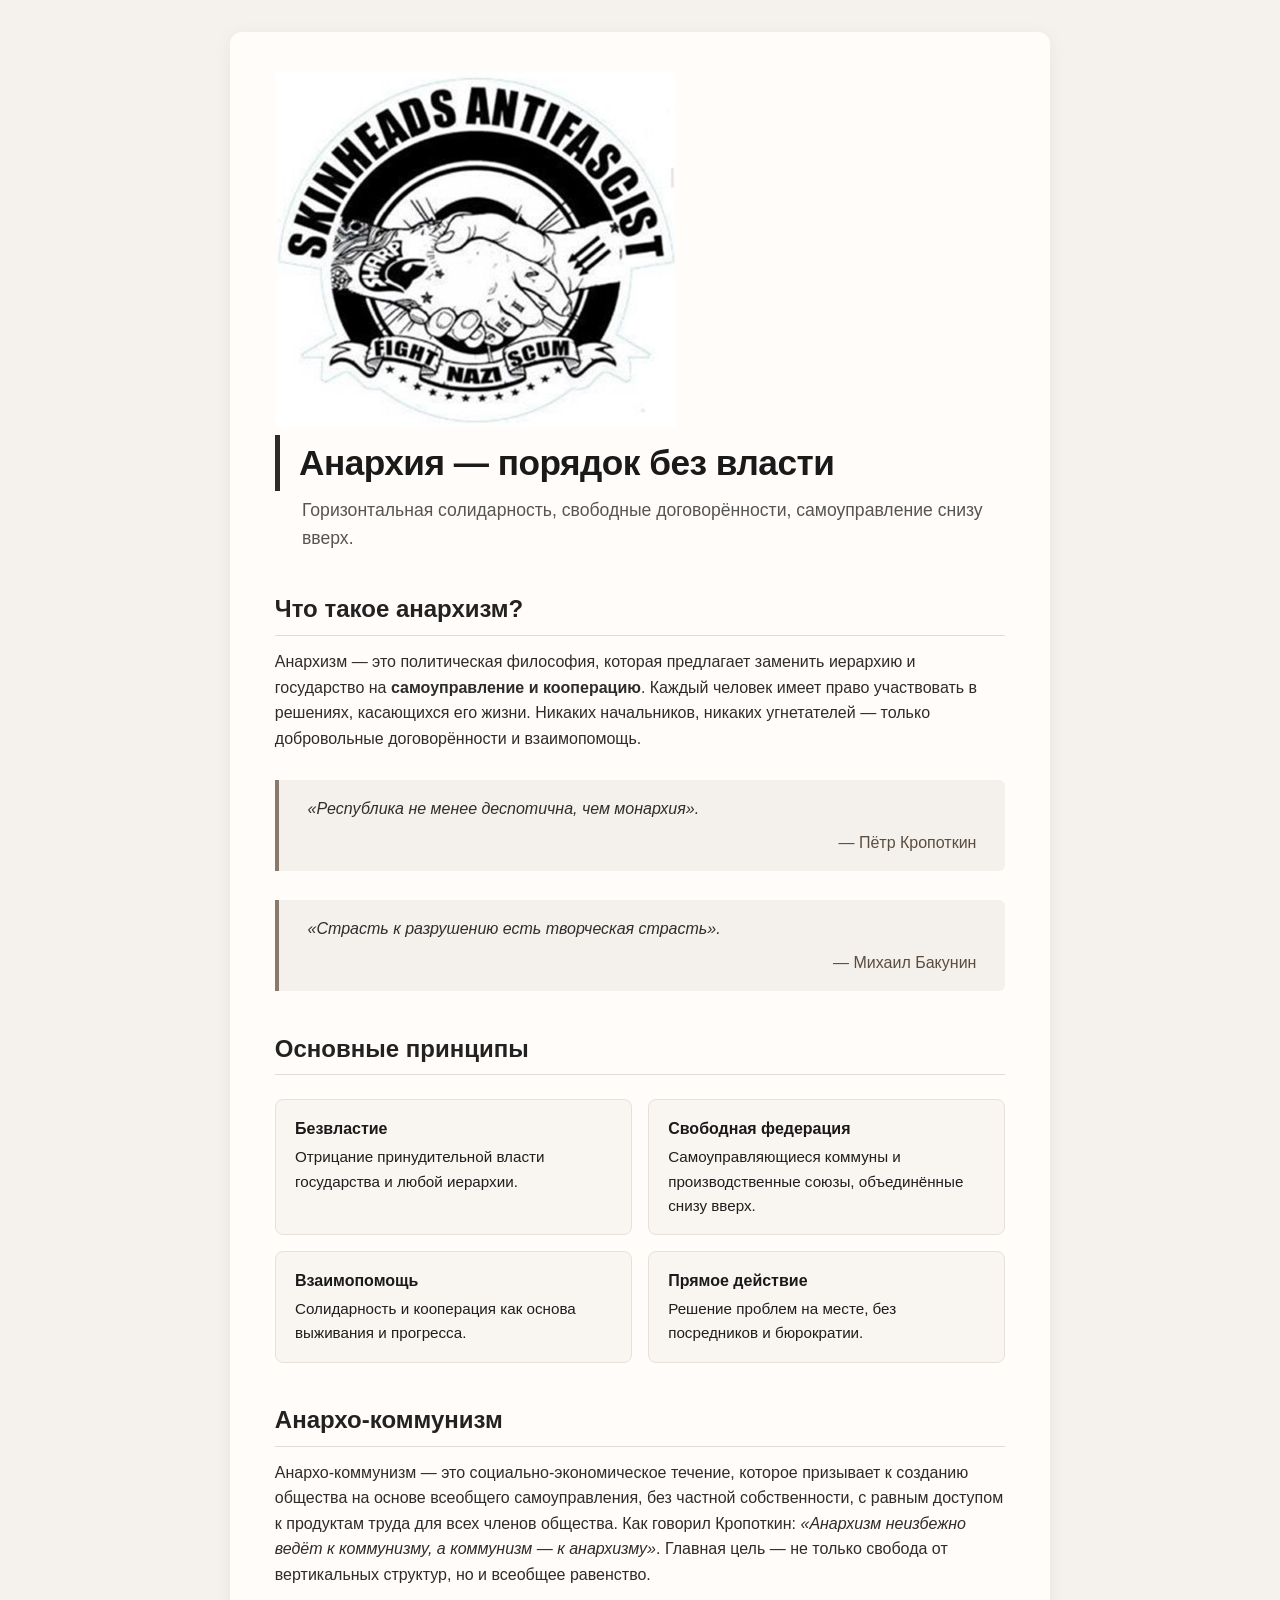
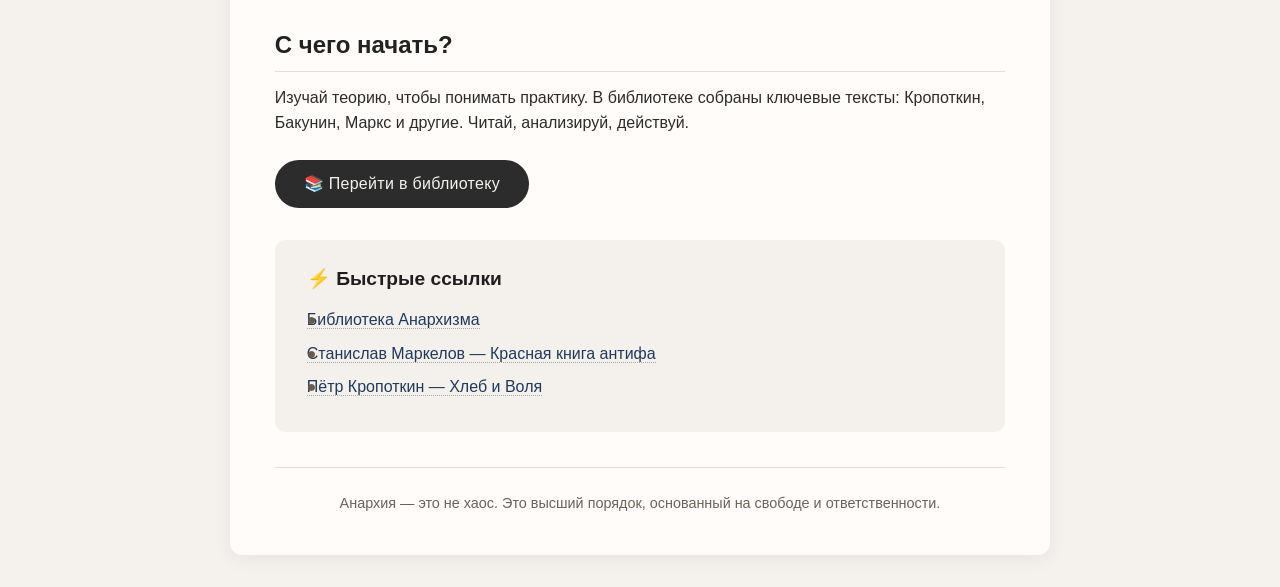
==== templates/index.html @ cd9f6299 "updated" ====
<!DOCTYPE html>
<html lang="ru">
<head>
    <meta charset="UTF-8">
    <meta name="viewport" content="width=device-width, initial-scale=1.0">
    <title>Анархия — порядок без власти</title>
    <style>
        * {
            margin: 0;
            padding: 0;
            box-sizing: border-box;
        }

        body {
            font-family: 'Segoe UI', Tahoma, Geneva, Verdana, sans-serif;
            background: #f5f2ed;
            color: #1e1e1e;
            padding: 2rem 1rem;
            line-height: 1.6;
        }

        .container {
            max-width: 820px;
            margin: 0 auto;
            background: #fffcf9;
            padding: 2.5rem 2.8rem;
            border-radius: 12px;
            box-shadow: 0 4px 20px rgba(0, 0, 0, 0.06);
        }

        h1 {
            font-size: 2.2rem;
            font-weight: 700;
            letter-spacing: -0.5px;
            border-left: 5px solid #2c2c2c;
            padding-left: 1.2rem;
            margin-bottom: 0.2rem;
            color: #1a1a1a;
        }

        .subhead {
            font-size: 1.1rem;
            color: #555;
            margin-top: 0.3rem;
            margin-bottom: 2rem;
            padding-left: 1.7rem;
        }

        h2 {
            font-size: 1.5rem;
            font-weight: 600;
            margin-top: 2.4rem;
            margin-bottom: 0.8rem;
            color: #222;
            border-bottom: 1px solid #e0dcd7;
            padding-bottom: 0.4rem;
        }

        p {
            margin-bottom: 1.2rem;
            color: #2c2c2c;
        }

        blockquote {
            margin: 1.8rem 0;
            padding: 1rem 1.8rem;
            background: #f4f0eb;
            border-left: 4px solid #8b7a6b;
            font-style: italic;
            color: #2e2e2e;
            border-radius: 0 6px 6px 0;
        }

        blockquote footer,
        blockquote cite {
            display: block;
            margin-top: 0.5rem;
            font-style: normal;
            font-weight: 500;
            color: #5a4d40;
            text-align: right;
        }

        .principle-grid {
            display: grid;
            grid-template-columns: 1fr 1fr;
            gap: 1rem;
            margin: 1.5rem 0 0.8rem 0;
        }

        .principle-item {
            background: #f9f6f2;
            padding: 1rem 1.2rem;
            border-radius: 8px;
            border: 1px solid #e7e1da;
            font-size: 0.95rem;
        }

        .principle-item strong {
            display: block;
            font-size: 1rem;
            margin-bottom: 0.2rem;
            color: #1a1a1a;
        }

        ul {
            margin: 1rem 0 1.8rem 1.5rem;
            list-style-type: none;
        }

        ul li {
            margin-bottom: 0.6rem;
            position: relative;
            padding-left: 1.4rem;
        }

        ul li::before {
            content: "▸";
            position: absolute;
            left: 0;
            color: #6b5b4b;
            font-weight: bold;
        }

        a {
            color: #1f3a5f;
            text-decoration: none;
            border-bottom: 1px dotted #b0a99f;
            transition: border 0.2s, color 0.2s;
        }

        a:hover {
            color: #0b1f33;
            border-bottom: 1px solid #0b1f33;
        }

        .btn {
            display: inline-block;
            background: #2c2c2c;
            color: #f5f2ed !important;
            padding: 0.7rem 1.8rem;
            border-radius: 30px;
            border-bottom: none !important;
            font-weight: 500;
            letter-spacing: 0.3px;
            transition: background 0.2s;
            margin-top: 0.3rem;
        }

        .btn:hover {
            background: #111;
            color: #fff !important;
        }

        .quick-links {
            background: #f4f0eb;
            padding: 1.5rem 2rem;
            border-radius: 10px;
            margin: 2rem 0 0.5rem 0;
        }

        .quick-links h3 {
            font-size: 1.2rem;
            font-weight: 600;
            margin-bottom: 0.8rem;
            color: #1e1e1e;
        }

        .quick-links ul {
            margin: 0;
            padding: 0;
        }

        .quick-links ul li {
            margin-bottom: 0.5rem;
            padding-left: 0;
        }

        .quick-links ul li::before {
            content: "●";
            color: #6b5b4b;
            margin-right: 0.5rem;
        }

        .footer-note {
            margin-top: 2.2rem;
            font-size: 0.9rem;
            color: #6a625b;
            border-top: 1px solid #e3ddd6;
            padding-top: 1.5rem;
            text-align: center;
        }

        @media (max-width: 550px) {
            .container {
                padding: 1.5rem 1.2rem;
            }
            .principle-grid {
                grid-template-columns: 1fr;
            }
            h1 {
                font-size: 1.8rem;
                padding-left: 0.8rem;
            }
            .subhead {
                padding-left: 1rem;
                font-size: 1rem;
            }
        }
    </style>
</head>
<body>
<div class="container">
    <img src="../static/img/s-antifa.jpg">
    <h1>Анархия — порядок без власти</h1>
    <div class="subhead">Горизонтальная солидарность, свободные договорённости, самоуправление снизу вверх.</div>

    <h2>Что такое анархизм?</h2>
    <p>
        Анархизм — это политическая философия, которая предлагает заменить иерархию и государство на
        <strong>самоуправление и кооперацию</strong>. Каждый человек имеет право участвовать в решениях,
        касающихся его жизни. Никаких начальников, никаких угнетателей — только добровольные
        договорённости и взаимопомощь.
    </p>

    <blockquote>
        «Республика не менее деспотична, чем монархия».
        <cite>— Пётр Кропоткин</cite>
    </blockquote>

    <blockquote>
        «Страсть к разрушению есть творческая страсть».
        <cite>— Михаил Бакунин</cite>
    </blockquote>

    <h2>Основные принципы</h2>
    <div class="principle-grid">
        <div class="principle-item">
            <strong>Безвластие</strong>
            Отрицание принудительной власти государства и любой иерархии.
        </div>
        <div class="principle-item">
            <strong>Свободная федерация</strong>
            Самоуправляющиеся коммуны и производственные союзы, объединённые снизу вверх.
        </div>
        <div class="principle-item">
            <strong>Взаимопомощь</strong>
            Солидарность и кооперация как основа выживания и прогресса.
        </div>
        <div class="principle-item">
            <strong>Прямое действие</strong>
            Решение проблем на месте, без посредников и бюрократии.
        </div>
    </div>

    <h2>Анархо-коммунизм</h2>
    <p>
        Анархо-коммунизм — это социально-экономическое течение, которое призывает к созданию общества
        на основе всеобщего самоуправления, без частной собственности, с равным доступом к продуктам
        труда для всех членов общества. Как говорил Кропоткин:
        <em>«Анархизм неизбежно ведёт к коммунизму, а коммунизм — к анархизму»</em>.
        Главная цель — не только свобода от вертикальных структур, но и всеобщее равенство.
    </p>

    <h2>С чего начать?</h2>
    <p>
        Изучай теорию, чтобы понимать практику. В библиотеке собраны ключевые тексты:
        Кропоткин, Бакунин, Маркс и другие. Читай, анализируй, действуй.
    </p>
    <p>
        <a href="/literature" class="btn">📚 Перейти в библиотеку</a>
    </p>

    <div class="quick-links">
        <h3>⚡ Быстрые ссылки</h3>
        <ul>
            <li><a href="https://ru.anarchistlibraries.net/special/index" target="_blank">Библиотека Анархизма</a></li>
            <li><a href="https://www.nihilist.li/2014/01/19/stanislav-markelov-krasnaya-kniga-antifa/" target="_blank">Станислав Маркелов — Красная книга антифа</a></li>
            <li><a href="https://ru.anarchistlibraries.net/library/petr-kropotkin-hleb-i-volya" target="_blank">Пётр Кропоткин — Хлеб и Воля</a></li>
        </ul>
    </div>

    <div class="footer-note">
        Анархия — это не хаос. Это высший порядок, основанный на свободе и ответственности.
    </div>
</div>
</body>
</html>
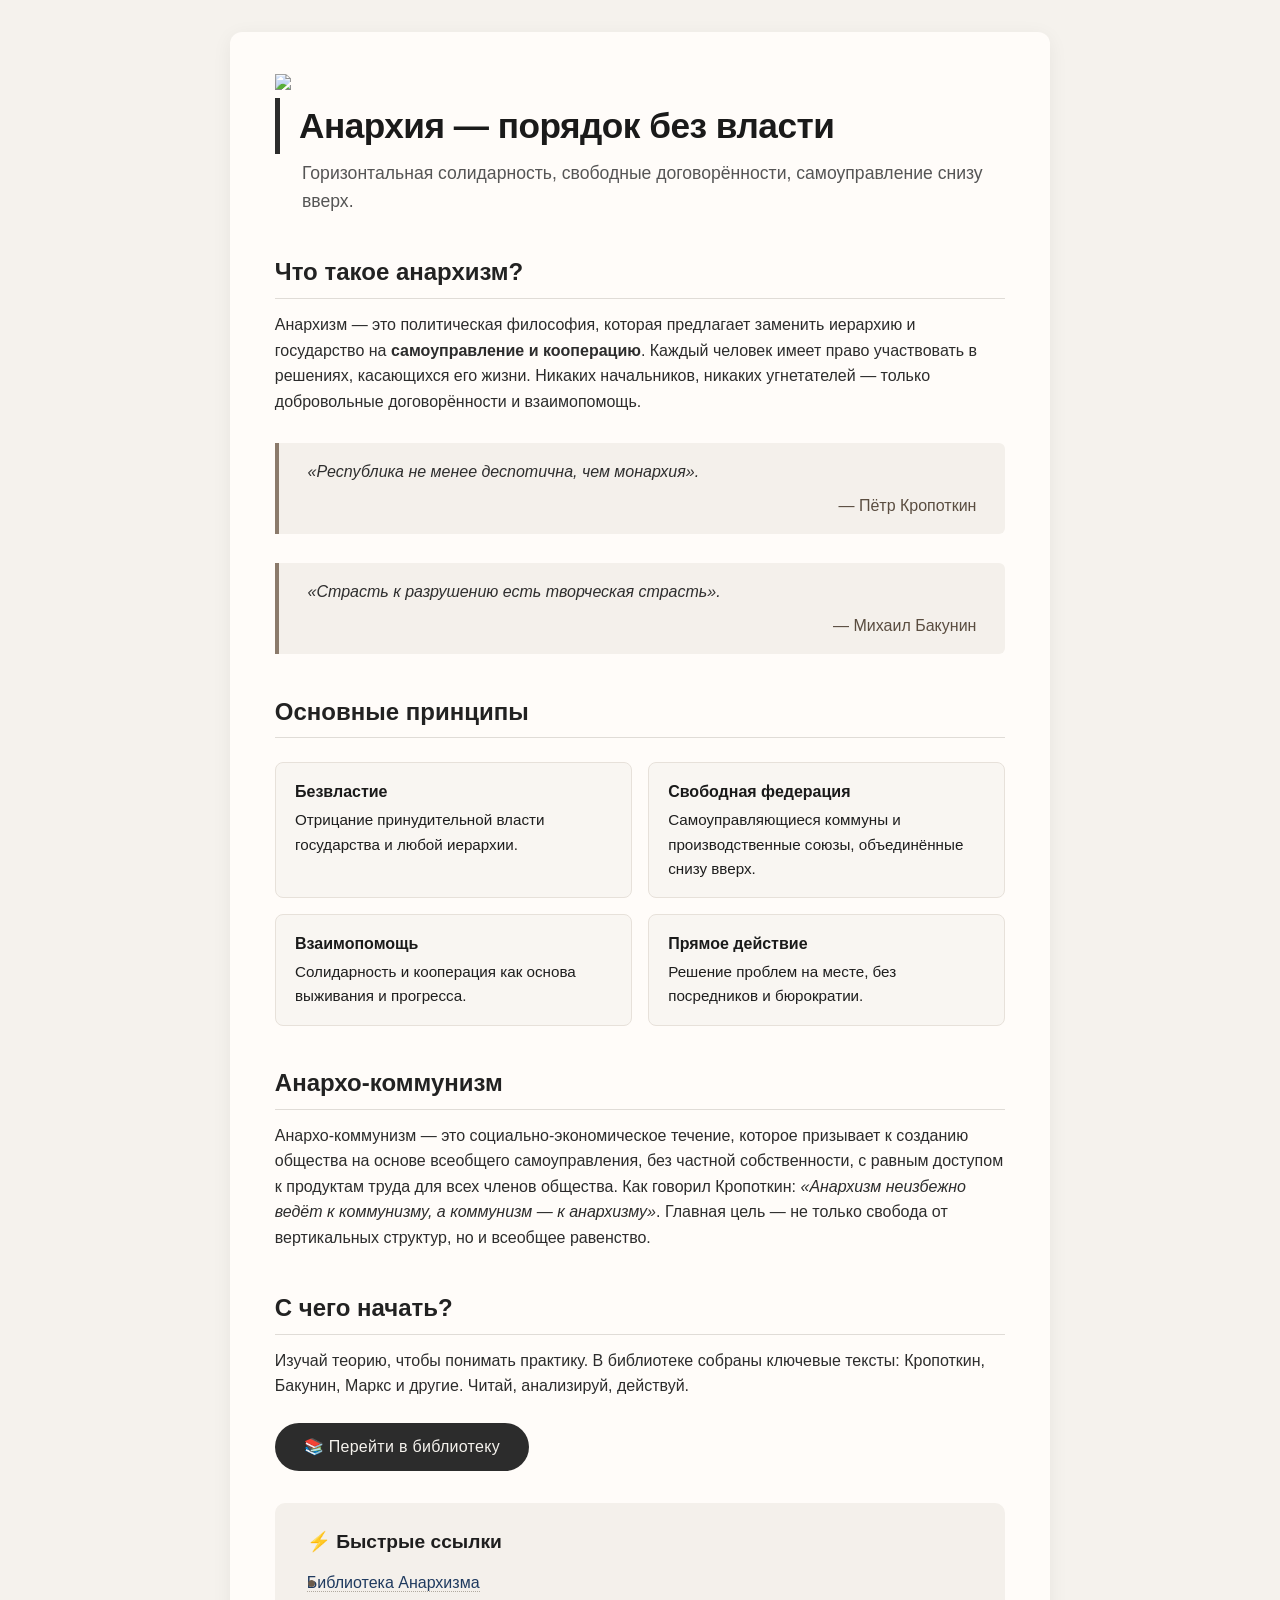
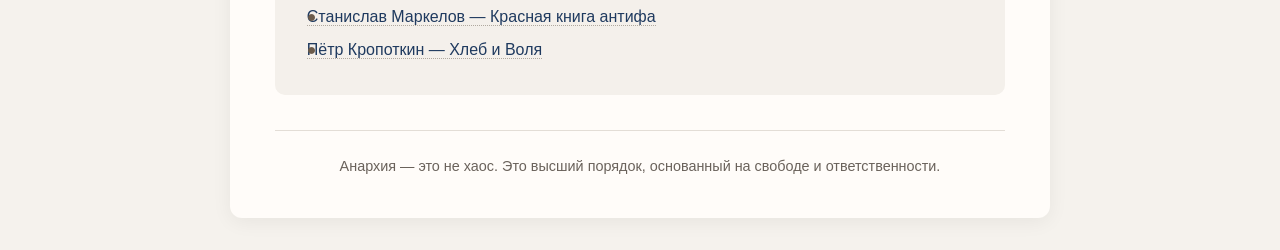
==== commit 74d9b80c: "updated" ====
--- a/templates/index.html
+++ b/templates/index.html
@@ -211,7 +211,7 @@
 </head>
 <body>
 <div class="container">
-    <img src="../static/img/s-antifa.jpg">
+    <img src="../static/img/Anarchy.jpg">
     <h1>Анархия — порядок без власти</h1>
     <div class="subhead">Горизонтальная солидарность, свободные договорённости, самоуправление снизу вверх.</div>
 
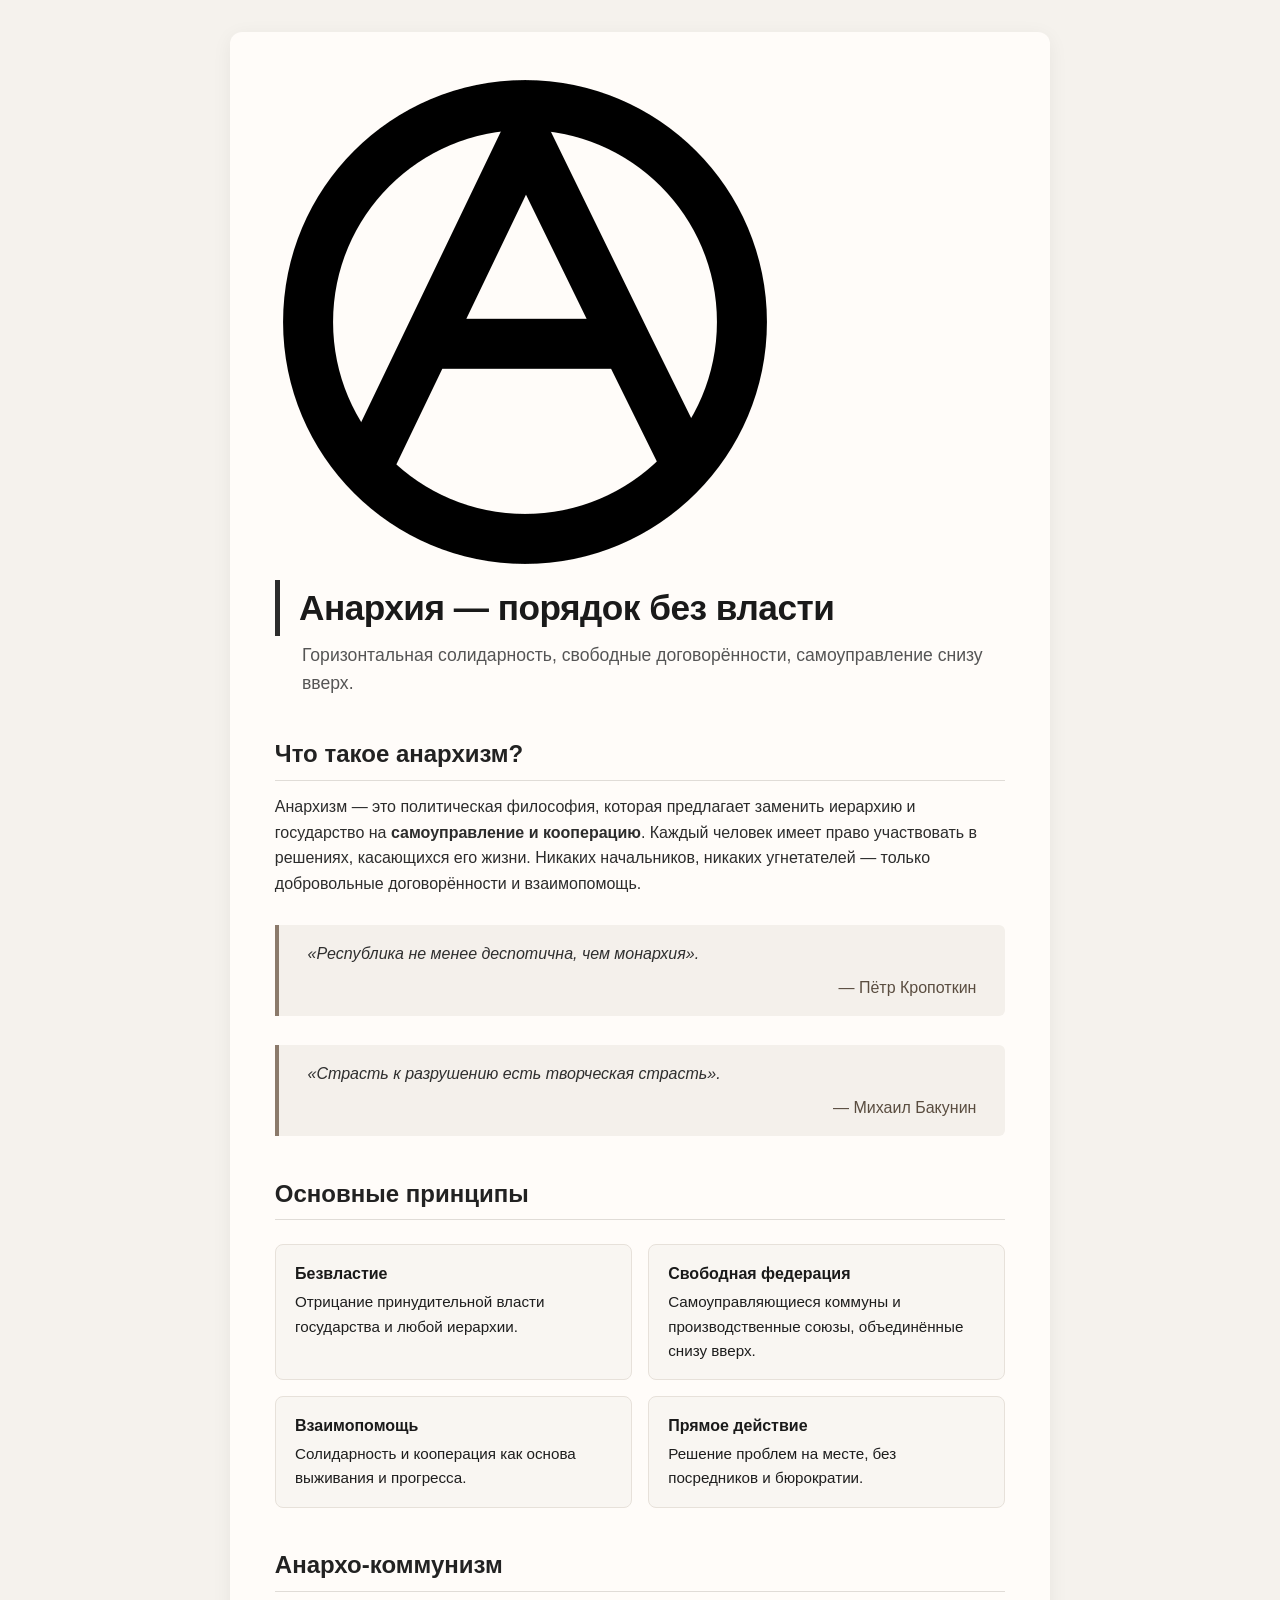
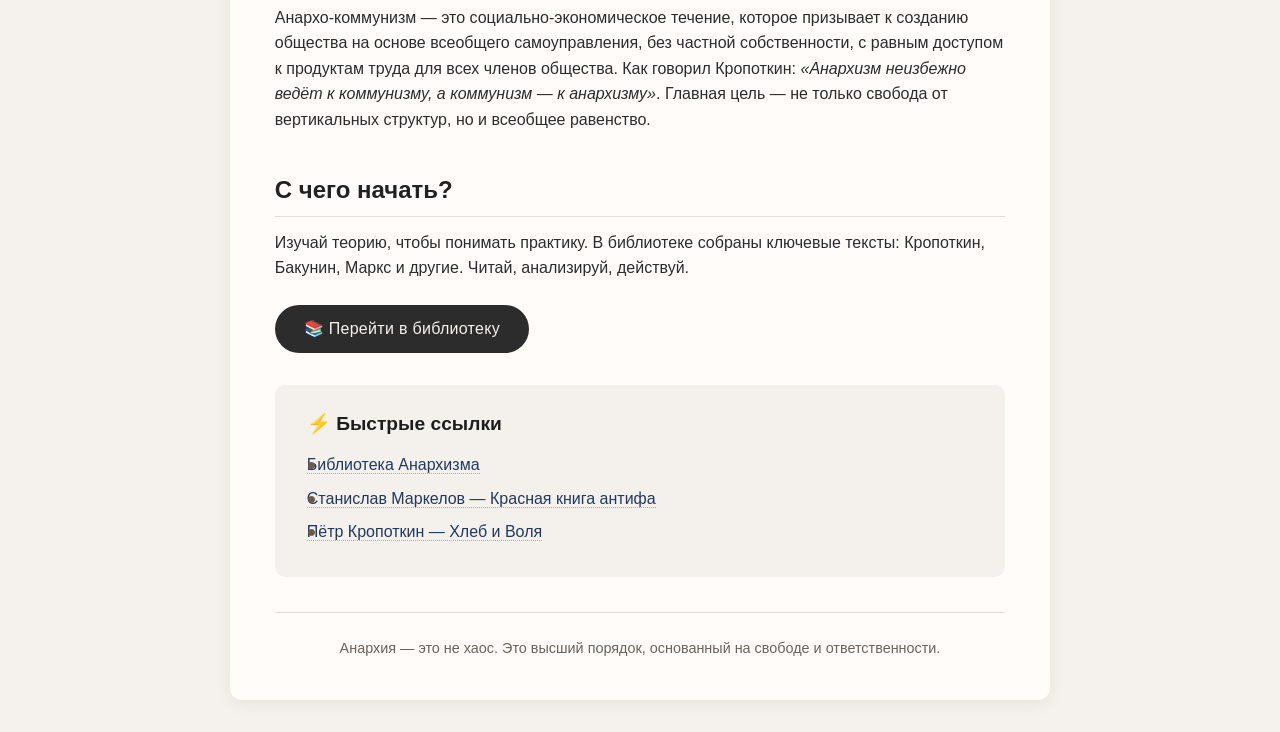
==== commit f5326f12: "img upd" ====
--- a/templates/index.html
+++ b/templates/index.html
@@ -211,7 +211,7 @@
 </head>
 <body>
 <div class="container">
-    <img src="../static/img/Anarchy.jpg">
+    <img src="../static/img/Anarchy.png">
     <h1>Анархия — порядок без власти</h1>
     <div class="subhead">Горизонтальная солидарность, свободные договорённости, самоуправление снизу вверх.</div>
 
@@ -274,9 +274,9 @@
     <div class="quick-links">
         <h3>⚡ Быстрые ссылки</h3>
         <ul>
-            <li><a href="https://ru.anarchistlibraries.net/special/index" target="_blank">Библиотека Анархизма</a></li>
-            <li><a href="https://www.nihilist.li/2014/01/19/stanislav-markelov-krasnaya-kniga-antifa/" target="_blank">Станислав Маркелов — Красная книга антифа</a></li>
-            <li><a href="https://ru.anarchistlibraries.net/library/petr-kropotkin-hleb-i-volya" target="_blank">Пётр Кропоткин — Хлеб и Воля</a></li>
+            <li><a href="https://ru.anarchistlibraries.net/special/index" target="_blank"> Библиотека Анархизма</a></li>
+            <li><a href="https://www.nihilist.li/2014/01/19/stanislav-markelov-krasnaya-kniga-antifa/" target="_blank"> Станислав Маркелов — Красная книга антифа</a></li>
+            <li><a href="https://ru.anarchistlibraries.net/library/petr-kropotkin-hleb-i-volya" target="_blank"> Пётр Кропоткин — Хлеб и Воля</a></li>
         </ul>
     </div>
 
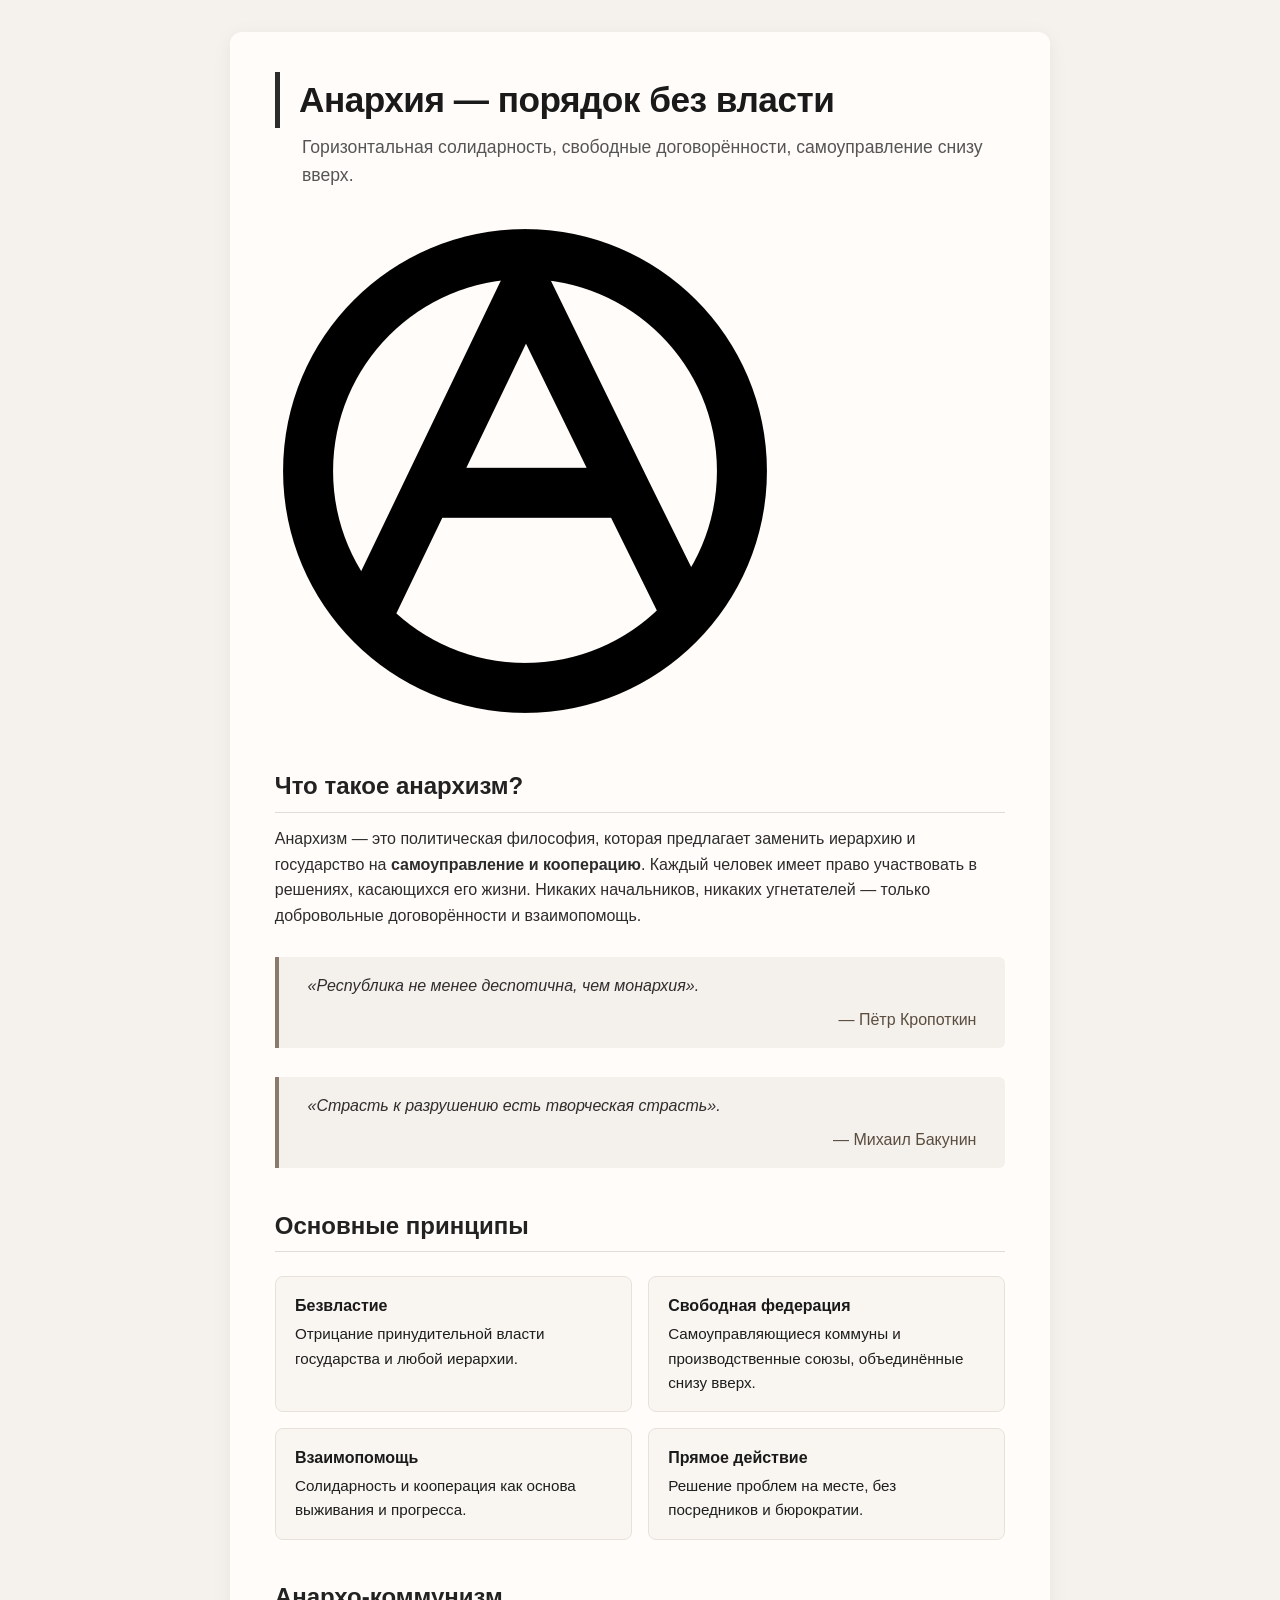
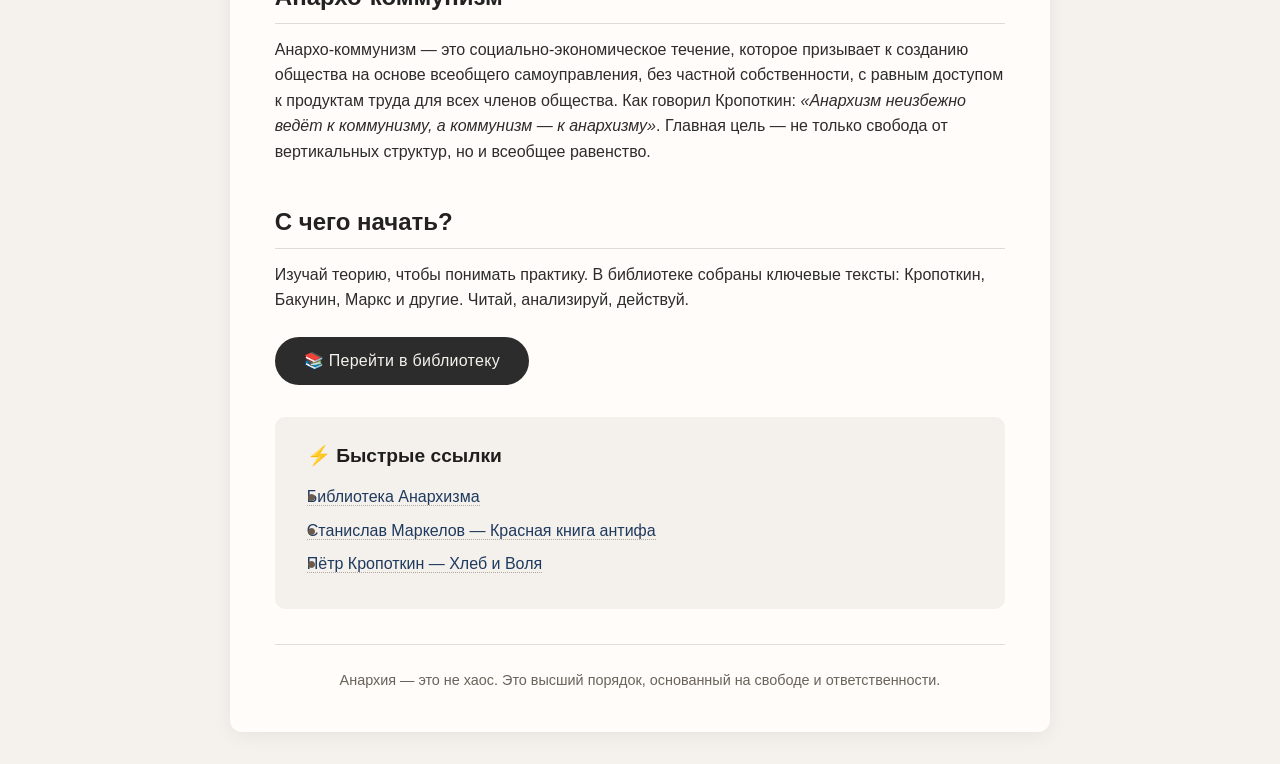
==== commit c9ade001: "img upd" ====
--- a/templates/index.html
+++ b/templates/index.html
@@ -211,10 +211,10 @@
 </head>
 <body>
 <div class="container">
-    <img src="../static/img/Anarchy.png">
+
     <h1>Анархия — порядок без власти</h1>
     <div class="subhead">Горизонтальная солидарность, свободные договорённости, самоуправление снизу вверх.</div>
-
+    <img src="../static/img/Anarchy.png">
     <h2>Что такое анархизм?</h2>
     <p>
         Анархизм — это политическая философия, которая предлагает заменить иерархию и государство на
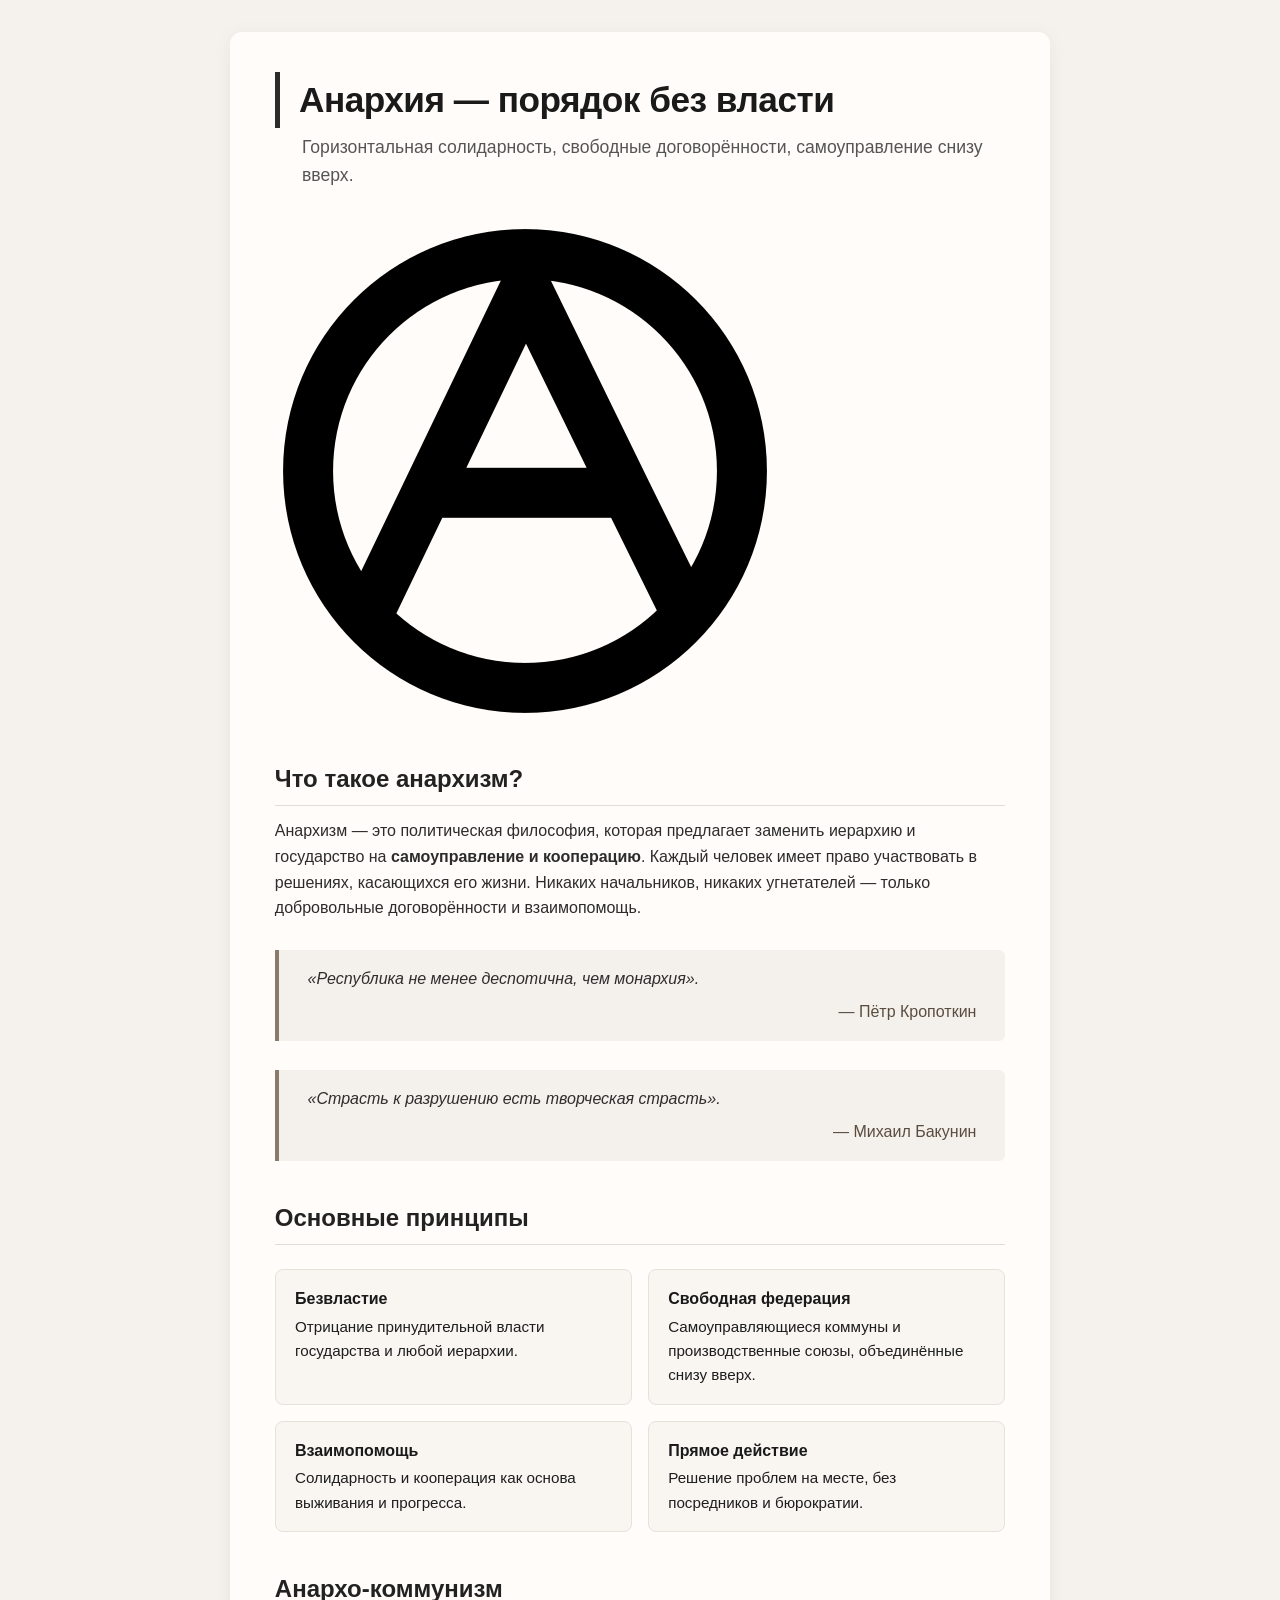
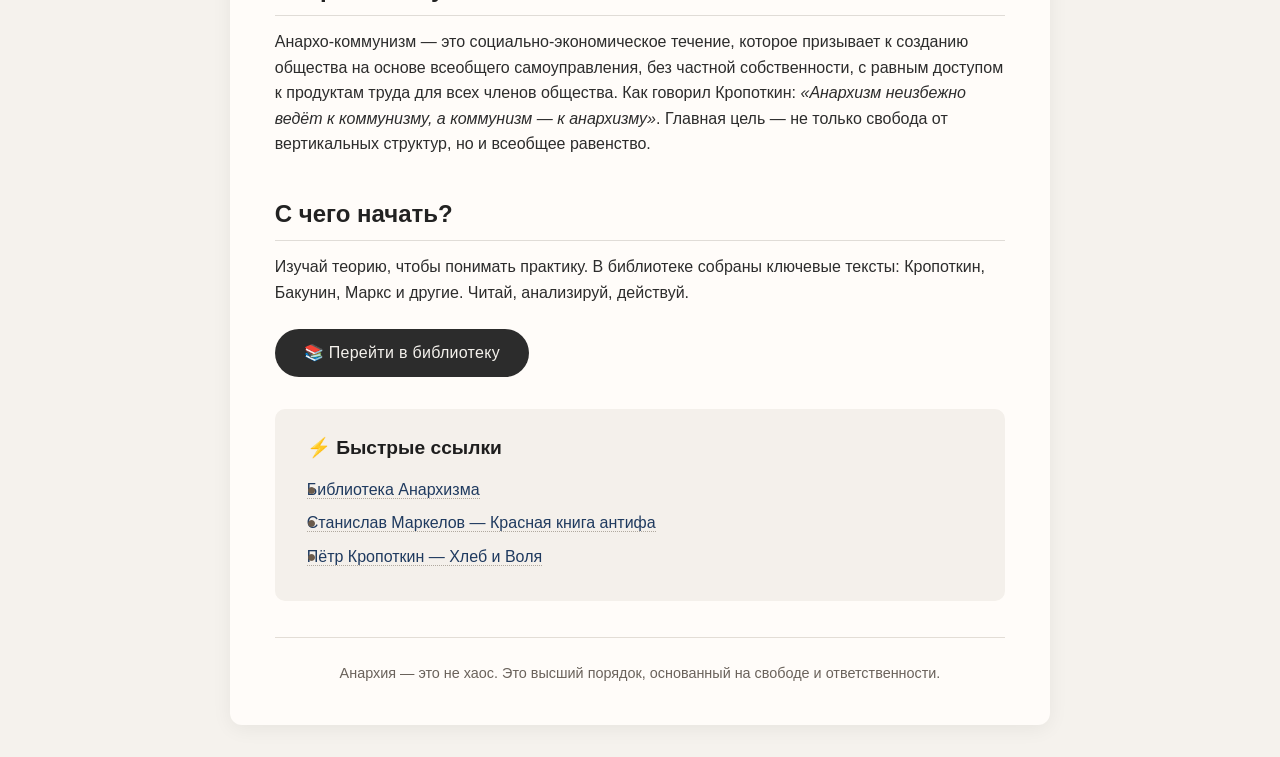
==== commit b7810750: "img upd" ====
--- a/templates/index.html
+++ b/templates/index.html
@@ -11,6 +11,12 @@
             box-sizing: border-box;
         }
 
+        img {
+            max-width: 100%;
+            height: auto;
+            display: block;
+        }
+
         body {
             font-family: 'Segoe UI', Tahoma, Geneva, Verdana, sans-serif;
             background: #f5f2ed;
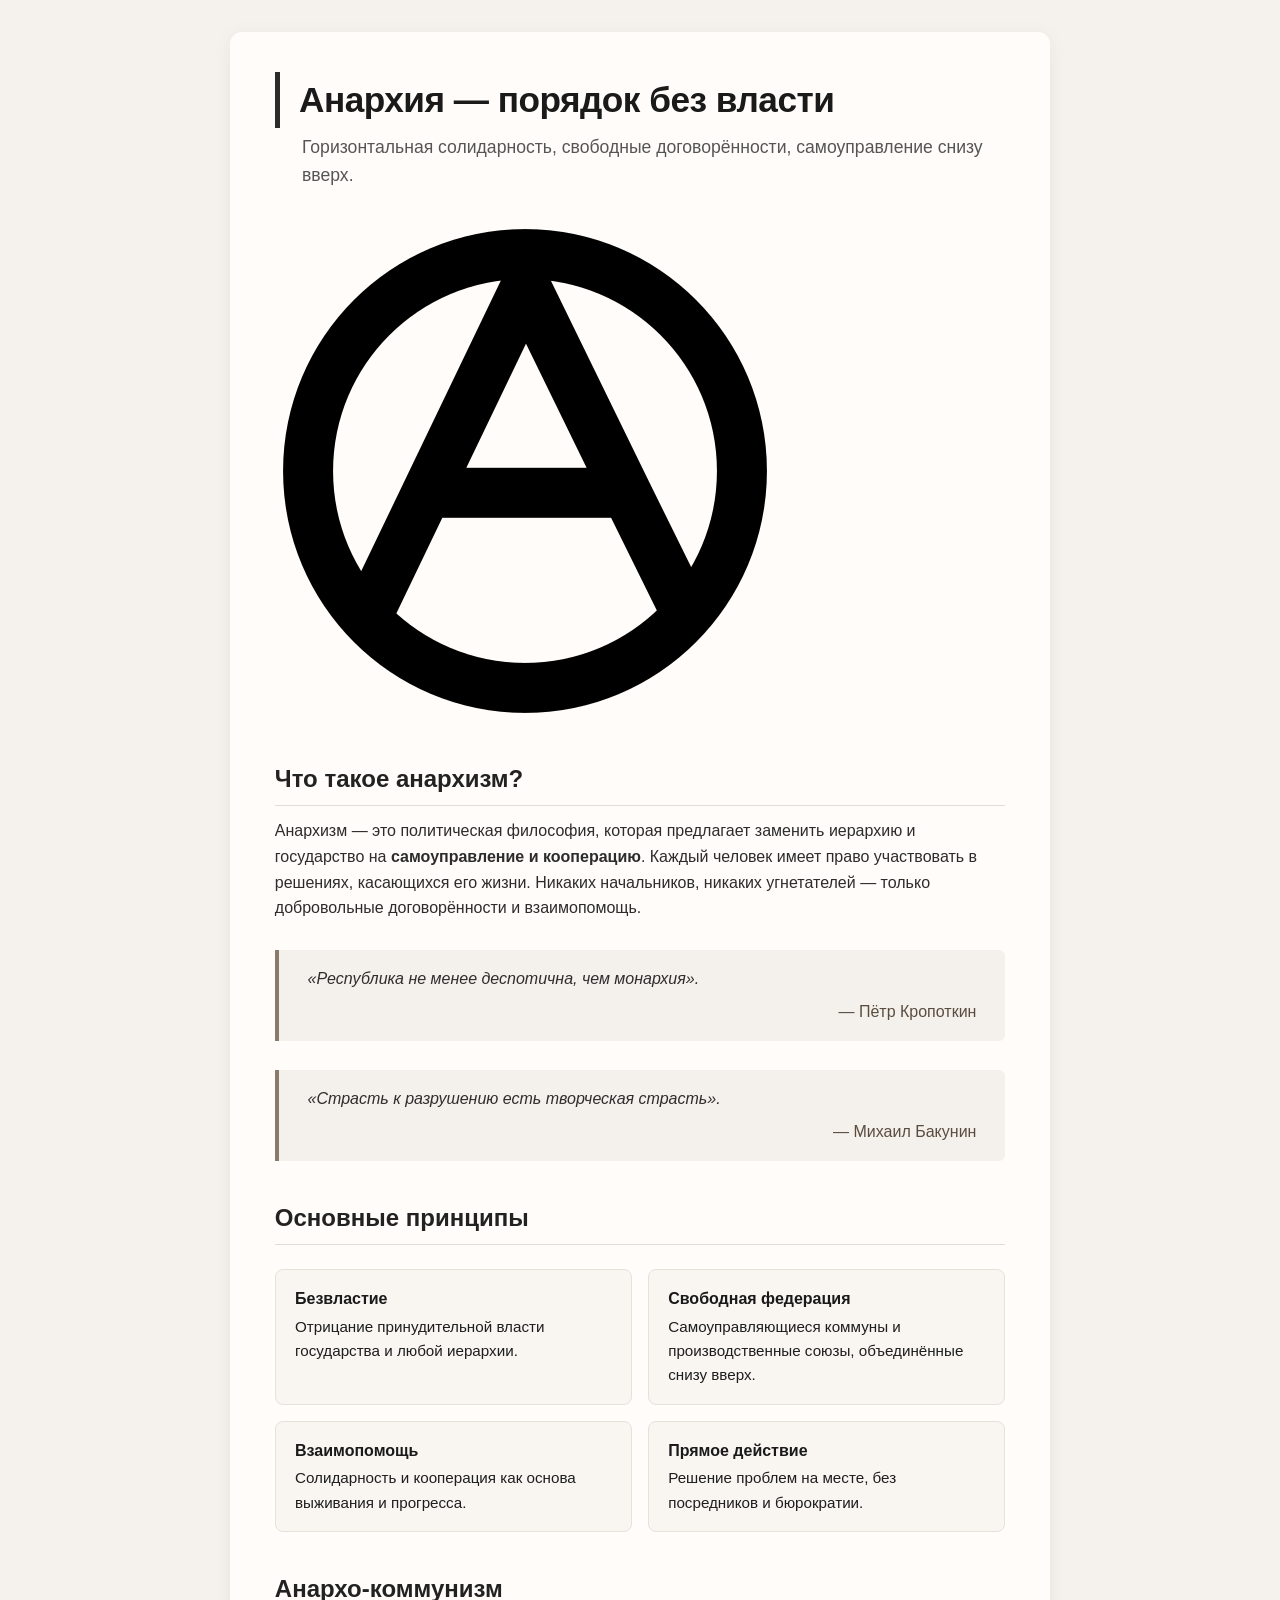
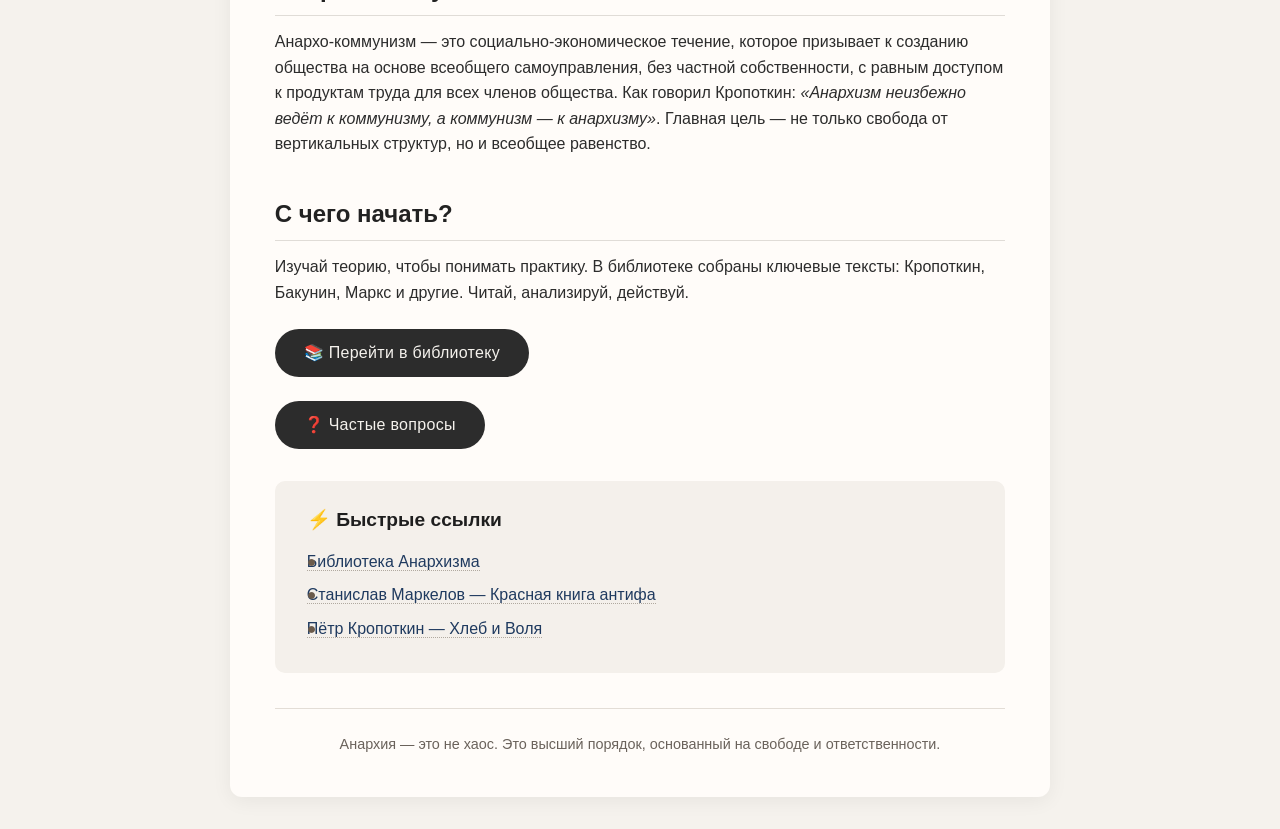
==== commit 909790b9: "literature update" ====
--- a/templates/index.html
+++ b/templates/index.html
@@ -276,6 +276,9 @@
     <p>
         <a href="/literature" class="btn">📚 Перейти в библиотеку</a>
     </p>
+    <p>
+        <a href="/faq" class="btn">❓ Частые вопросы</a>
+    </p>
 
     <div class="quick-links">
         <h3>⚡ Быстрые ссылки</h3>
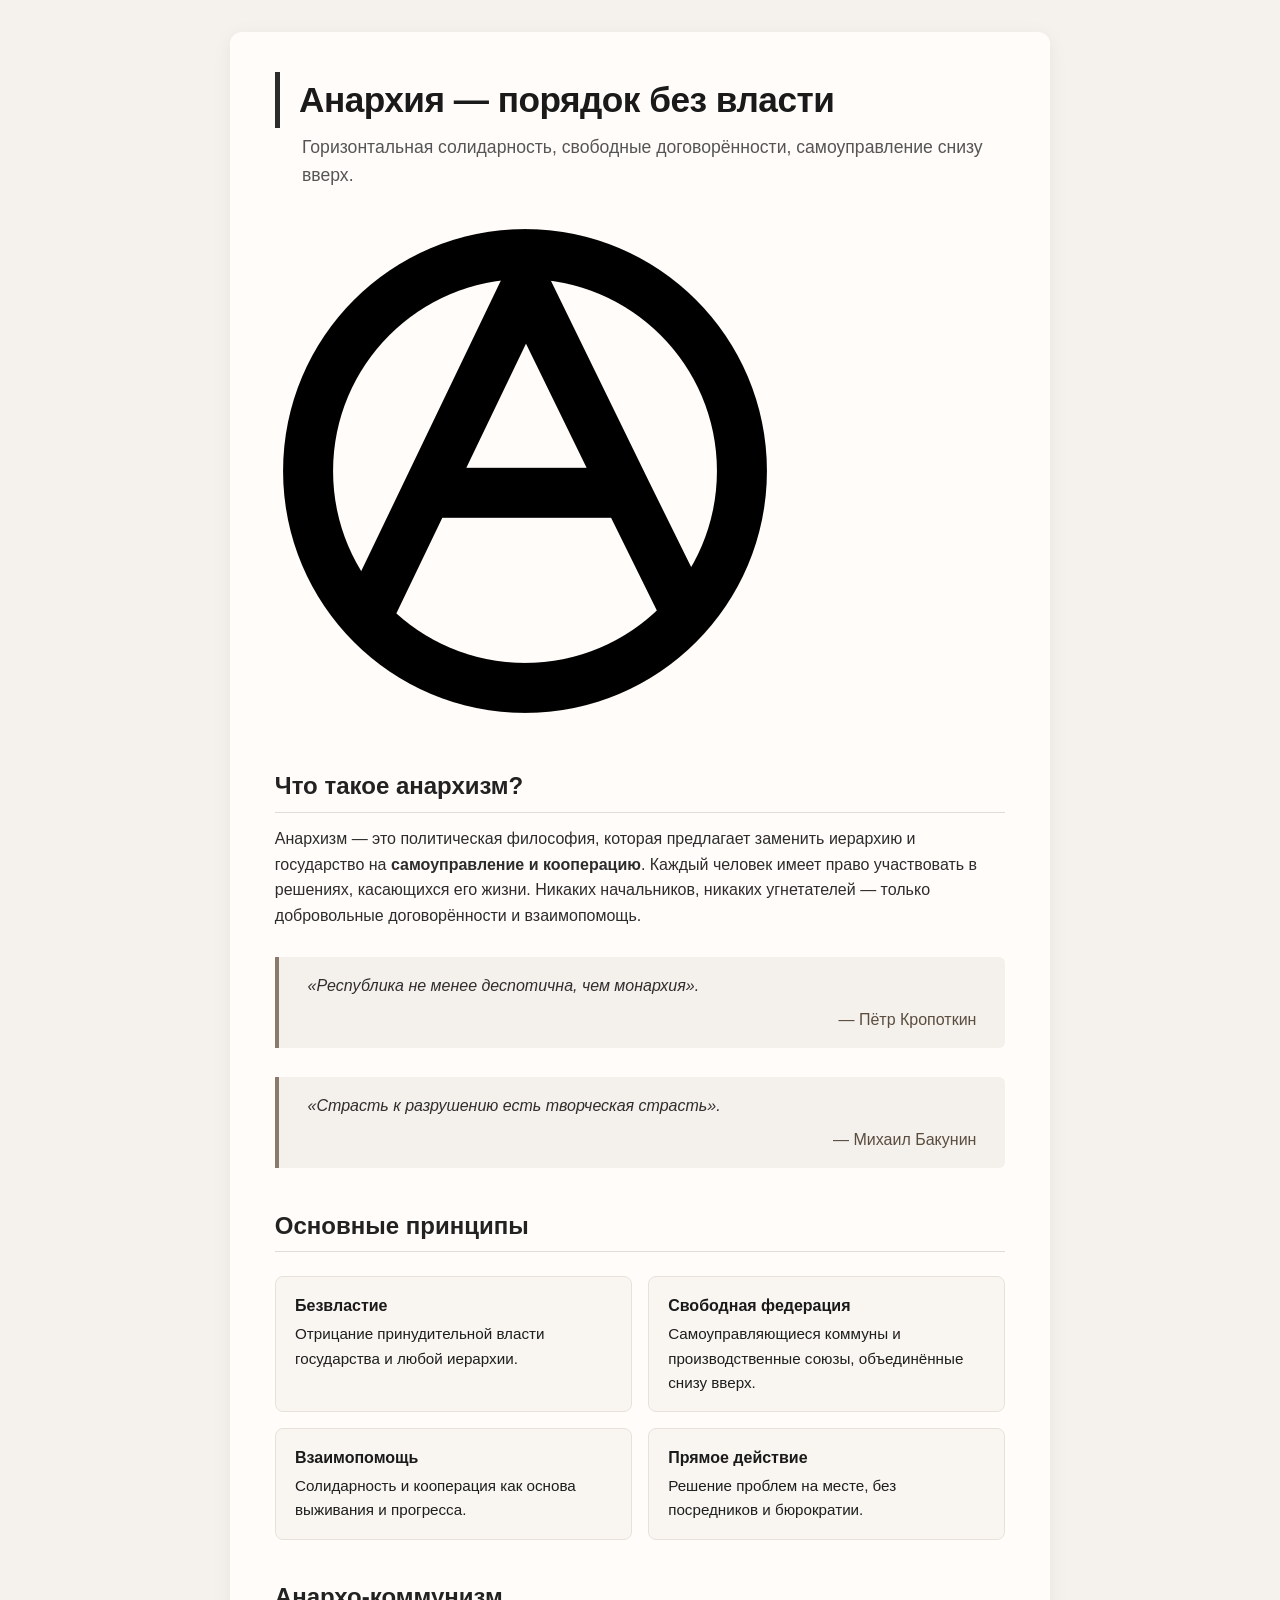
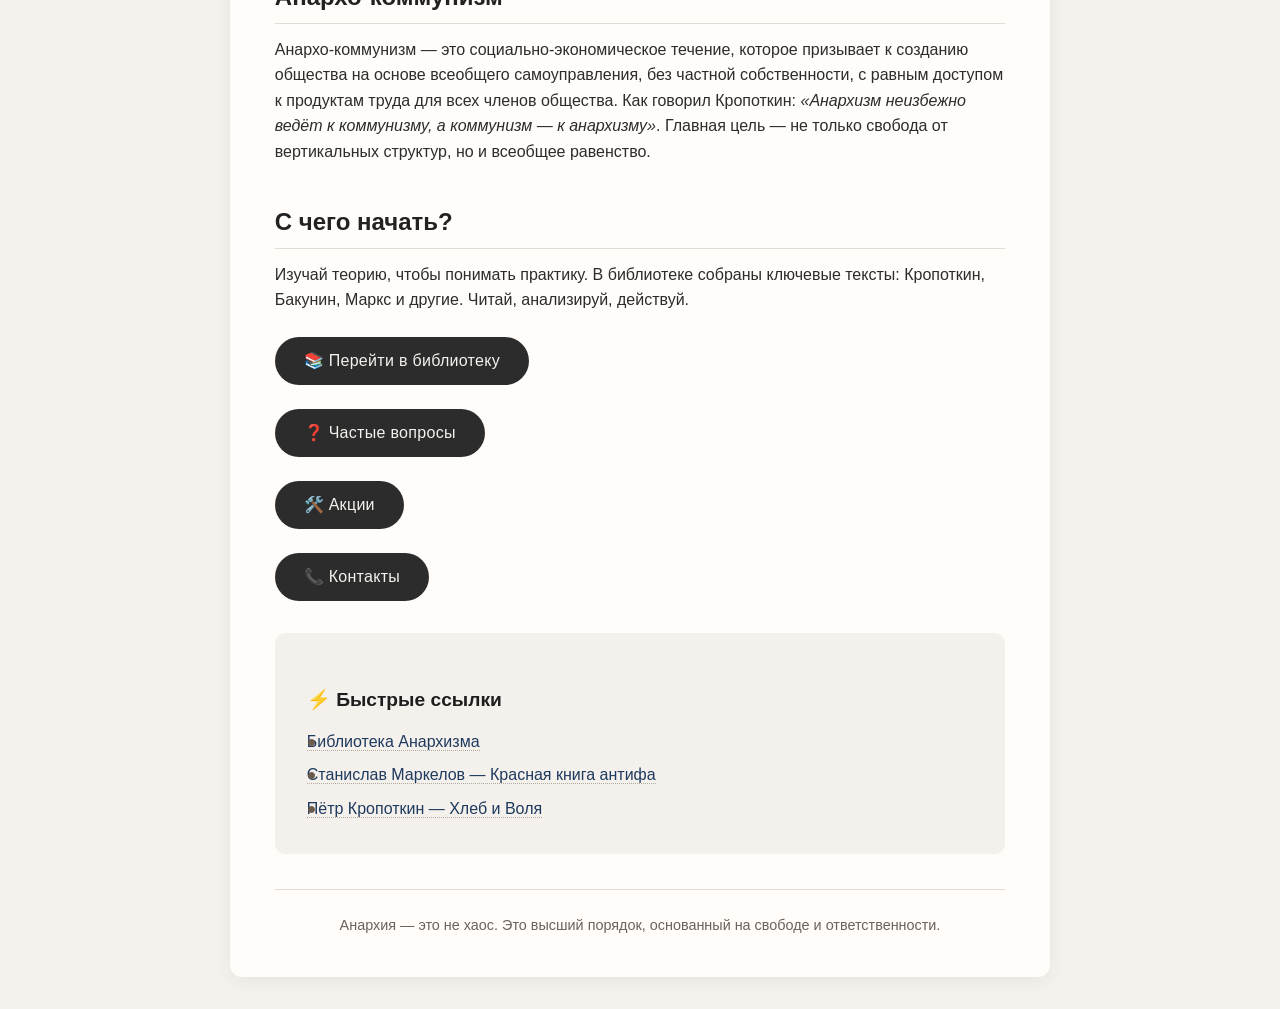
==== commit f89e05fd: "actions update" ====
--- a/templates/index.html
+++ b/templates/index.html
@@ -4,216 +4,7 @@
     <meta charset="UTF-8">
     <meta name="viewport" content="width=device-width, initial-scale=1.0">
     <title>Анархия — порядок без власти</title>
-    <style>
-        * {
-            margin: 0;
-            padding: 0;
-            box-sizing: border-box;
-        }
-
-        img {
-            max-width: 100%;
-            height: auto;
-            display: block;
-        }
-
-        body {
-            font-family: 'Segoe UI', Tahoma, Geneva, Verdana, sans-serif;
-            background: #f5f2ed;
-            color: #1e1e1e;
-            padding: 2rem 1rem;
-            line-height: 1.6;
-        }
-
-        .container {
-            max-width: 820px;
-            margin: 0 auto;
-            background: #fffcf9;
-            padding: 2.5rem 2.8rem;
-            border-radius: 12px;
-            box-shadow: 0 4px 20px rgba(0, 0, 0, 0.06);
-        }
-
-        h1 {
-            font-size: 2.2rem;
-            font-weight: 700;
-            letter-spacing: -0.5px;
-            border-left: 5px solid #2c2c2c;
-            padding-left: 1.2rem;
-            margin-bottom: 0.2rem;
-            color: #1a1a1a;
-        }
-
-        .subhead {
-            font-size: 1.1rem;
-            color: #555;
-            margin-top: 0.3rem;
-            margin-bottom: 2rem;
-            padding-left: 1.7rem;
-        }
-
-        h2 {
-            font-size: 1.5rem;
-            font-weight: 600;
-            margin-top: 2.4rem;
-            margin-bottom: 0.8rem;
-            color: #222;
-            border-bottom: 1px solid #e0dcd7;
-            padding-bottom: 0.4rem;
-        }
-
-        p {
-            margin-bottom: 1.2rem;
-            color: #2c2c2c;
-        }
-
-        blockquote {
-            margin: 1.8rem 0;
-            padding: 1rem 1.8rem;
-            background: #f4f0eb;
-            border-left: 4px solid #8b7a6b;
-            font-style: italic;
-            color: #2e2e2e;
-            border-radius: 0 6px 6px 0;
-        }
-
-        blockquote footer,
-        blockquote cite {
-            display: block;
-            margin-top: 0.5rem;
-            font-style: normal;
-            font-weight: 500;
-            color: #5a4d40;
-            text-align: right;
-        }
-
-        .principle-grid {
-            display: grid;
-            grid-template-columns: 1fr 1fr;
-            gap: 1rem;
-            margin: 1.5rem 0 0.8rem 0;
-        }
-
-        .principle-item {
-            background: #f9f6f2;
-            padding: 1rem 1.2rem;
-            border-radius: 8px;
-            border: 1px solid #e7e1da;
-            font-size: 0.95rem;
-        }
-
-        .principle-item strong {
-            display: block;
-            font-size: 1rem;
-            margin-bottom: 0.2rem;
-            color: #1a1a1a;
-        }
-
-        ul {
-            margin: 1rem 0 1.8rem 1.5rem;
-            list-style-type: none;
-        }
-
-        ul li {
-            margin-bottom: 0.6rem;
-            position: relative;
-            padding-left: 1.4rem;
-        }
-
-        ul li::before {
-            content: "▸";
-            position: absolute;
-            left: 0;
-            color: #6b5b4b;
-            font-weight: bold;
-        }
-
-        a {
-            color: #1f3a5f;
-            text-decoration: none;
-            border-bottom: 1px dotted #b0a99f;
-            transition: border 0.2s, color 0.2s;
-        }
-
-        a:hover {
-            color: #0b1f33;
-            border-bottom: 1px solid #0b1f33;
-        }
-
-        .btn {
-            display: inline-block;
-            background: #2c2c2c;
-            color: #f5f2ed !important;
-            padding: 0.7rem 1.8rem;
-            border-radius: 30px;
-            border-bottom: none !important;
-            font-weight: 500;
-            letter-spacing: 0.3px;
-            transition: background 0.2s;
-            margin-top: 0.3rem;
-        }
-
-        .btn:hover {
-            background: #111;
-            color: #fff !important;
-        }
-
-        .quick-links {
-            background: #f4f0eb;
-            padding: 1.5rem 2rem;
-            border-radius: 10px;
-            margin: 2rem 0 0.5rem 0;
-        }
-
-        .quick-links h3 {
-            font-size: 1.2rem;
-            font-weight: 600;
-            margin-bottom: 0.8rem;
-            color: #1e1e1e;
-        }
-
-        .quick-links ul {
-            margin: 0;
-            padding: 0;
-        }
-
-        .quick-links ul li {
-            margin-bottom: 0.5rem;
-            padding-left: 0;
-        }
-
-        .quick-links ul li::before {
-            content: "●";
-            color: #6b5b4b;
-            margin-right: 0.5rem;
-        }
-
-        .footer-note {
-            margin-top: 2.2rem;
-            font-size: 0.9rem;
-            color: #6a625b;
-            border-top: 1px solid #e3ddd6;
-            padding-top: 1.5rem;
-            text-align: center;
-        }
-
-        @media (max-width: 550px) {
-            .container {
-                padding: 1.5rem 1.2rem;
-            }
-            .principle-grid {
-                grid-template-columns: 1fr;
-            }
-            h1 {
-                font-size: 1.8rem;
-                padding-left: 0.8rem;
-            }
-            .subhead {
-                padding-left: 1rem;
-                font-size: 1rem;
-            }
-        }
-    </style>
+    <link rel="stylesheet" href="../static/style.css">
 </head>
 <body>
 <div class="container">
@@ -279,6 +70,12 @@
     <p>
         <a href="/faq" class="btn">❓ Частые вопросы</a>
     </p>
+    <p>
+        <a href="/actions" class="btn">🛠️ Акции</a>
+    </p>
+    <p>
+        <a href="/contacts" class="btn">📞 Контакты</a>
+    </p>
 
     <div class="quick-links">
         <h3>⚡ Быстрые ссылки</h3>
--- a/static/style.css
+++ b/static/style.css
@@ -0,0 +1,446 @@
+/* static/style.css */
+
+* {
+    margin: 0;
+    padding: 0;
+    box-sizing: border-box;
+}
+
+body {
+    font-family: 'Segoe UI', Tahoma, Geneva, Verdana, sans-serif;
+    background: #f5f2ed;
+    color: #1e1e1e;
+    padding: 2rem 1rem;
+    line-height: 1.6;
+}
+
+.container {
+    max-width: 820px;
+    margin: 0 auto;
+    background: #fffcf9;
+    padding: 2.5rem 2.8rem;
+    border-radius: 12px;
+    box-shadow: 0 4px 20px rgba(0, 0, 0, 0.06);
+}
+
+h1 {
+    font-size: 2.2rem;
+    font-weight: 700;
+    letter-spacing: -0.5px;
+    border-left: 5px solid #2c2c2c;
+    padding-left: 1.2rem;
+    margin-bottom: 0.2rem;
+    color: #1a1a1a;
+}
+
+.subhead {
+    font-size: 1.1rem;
+    color: #555;
+    margin-top: 0.3rem;
+    margin-bottom: 2rem;
+    padding-left: 1.7rem;
+}
+
+h2 {
+    font-size: 1.5rem;
+    font-weight: 600;
+    margin-top: 2.4rem;
+    margin-bottom: 0.8rem;
+    color: #222;
+    border-bottom: 1px solid #e0dcd7;
+    padding-bottom: 0.4rem;
+}
+
+h3 {
+    font-size: 1.2rem;
+    font-weight: 600;
+    margin-top: 1.8rem;
+    margin-bottom: 0.3rem;
+    color: #1f3a5f;
+}
+
+p {
+    margin-bottom: 1.2rem;
+    color: #2c2c2c;
+}
+
+blockquote {
+    margin: 1.8rem 0;
+    padding: 1rem 1.8rem;
+    background: #f4f0eb;
+    border-left: 4px solid #8b7a6b;
+    font-style: italic;
+    color: #2e2e2e;
+    border-radius: 0 6px 6px 0;
+}
+
+blockquote cite,
+blockquote footer {
+    display: block;
+    margin-top: 0.5rem;
+    font-style: normal;
+    font-weight: 500;
+    color: #5a4d40;
+    text-align: right;
+}
+
+.principle-grid {
+    display: grid;
+    grid-template-columns: 1fr 1fr;
+    gap: 1rem;
+    margin: 1.5rem 0 0.8rem 0;
+}
+
+.principle-item {
+    background: #f9f6f2;
+    padding: 1rem 1.2rem;
+    border-radius: 8px;
+    border: 1px solid #e7e1da;
+    font-size: 0.95rem;
+}
+
+.principle-item strong {
+    display: block;
+    font-size: 1rem;
+    margin-bottom: 0.2rem;
+    color: #1a1a1a;
+}
+
+ul {
+    margin: 1rem 0 1.8rem 1.5rem;
+    list-style-type: none;
+}
+
+ul li {
+    margin-bottom: 0.6rem;
+    position: relative;
+    padding-left: 1.4rem;
+}
+
+ul li::before {
+    content: "▸";
+    position: absolute;
+    left: 0;
+    color: #6b5b4b;
+    font-weight: bold;
+}
+
+a {
+    color: #1f3a5f;
+    text-decoration: none;
+    border-bottom: 1px dotted #b0a99f;
+    transition: border 0.2s, color 0.2s;
+}
+
+a:hover {
+    color: #0b1f33;
+    border-bottom: 1px solid #0b1f33;
+}
+
+.btn {
+    display: inline-block;
+    background: #2c2c2c;
+    color: #f5f2ed !important;
+    padding: 0.7rem 1.8rem;
+    border-radius: 30px;
+    border-bottom: none !important;
+    font-weight: 500;
+    letter-spacing: 0.3px;
+    transition: background 0.2s;
+    margin-top: 0.3rem;
+}
+
+.btn:hover {
+    background: #111;
+    color: #fff !important;
+}
+
+.btn-back {
+    display: inline-block;
+    background: #2c2c2c;
+    color: #f5f2ed !important;
+    padding: 0.7rem 1.8rem;
+    border-radius: 30px;
+    border-bottom: none !important;
+    font-weight: 500;
+    letter-spacing: 0.3px;
+    transition: background 0.2s;
+    margin-top: 1.5rem;
+    text-decoration: none;
+}
+
+.btn-back:hover {
+    background: #111;
+    color: #fff !important;
+}
+
+.quick-links {
+    background: #f4f0eb;
+    padding: 1.5rem 2rem;
+    border-radius: 10px;
+    margin: 2rem 0 0.5rem 0;
+}
+
+.quick-links h3 {
+    font-size: 1.2rem;
+    font-weight: 600;
+    margin-bottom: 0.8rem;
+    color: #1e1e1e;
+}
+
+.quick-links ul {
+    margin: 0;
+    padding: 0;
+}
+
+.quick-links ul li {
+    margin-bottom: 0.5rem;
+    padding-left: 0;
+}
+
+.quick-links ul li::before {
+    content: "●";
+    color: #6b5b4b;
+    margin-right: 0.5rem;
+}
+
+.faq-item {
+    margin-bottom: 2rem;
+    border-bottom: 1px solid #e3ddd6;
+    padding-bottom: 1.5rem;
+}
+
+.faq-item:last-child {
+    border-bottom: none;
+    margin-bottom: 0;
+}
+
+.faq-question {
+    font-size: 1.25rem;
+    font-weight: 600;
+    color: #1a1a1a;
+    display: flex;
+    align-items: flex-start;
+    gap: 0.5rem;
+    margin-bottom: 0.5rem;
+}
+
+.faq-question::before {
+    content: "❓";
+    font-size: 1.2rem;
+    flex-shrink: 0;
+}
+
+.faq-answer {
+    font-size: 1rem;
+    color: #2c2c2c;
+    padding-left: 1.8rem;
+}
+
+.footer-note {
+    margin-top: 2.2rem;
+    font-size: 0.9rem;
+    color: #6a625b;
+    border-top: 1px solid #e3ddd6;
+    padding-top: 1.5rem;
+    text-align: center;
+}
+
+.book-entry {
+    margin-bottom: 1.8rem;
+    padding-bottom: 1.2rem;
+    border-bottom: 1px dashed #e3ddd6;
+}
+
+.book-entry:last-of-type {
+    border-bottom: none;
+}
+
+.book-entry p {
+    margin-bottom: 0.4rem;
+    color: #2c2c2c;
+}
+
+@media (max-width: 550px) {
+    .container {
+        padding: 1.5rem 1.2rem;
+    }
+
+    h1 {
+        font-size: 1.8rem;
+        padding-left: 0.8rem;
+    }
+
+    .subhead {
+        padding-left: 1rem;
+        font-size: 1rem;
+    }
+
+    .principle-grid {
+        grid-template-columns: 1fr;
+    }
+
+    .faq-question {
+        font-size: 1.1rem;
+    }
+
+    .faq-answer {
+        padding-left: 0.8rem;
+    }
+}
+.action-card {
+            background: #f9f6f2;
+            border: 1px solid #e7e1da;
+            border-radius: 10px;
+            padding: 1.2rem 1.5rem;
+            margin-bottom: 1.5rem;
+            transition: 0.2s;
+            position: relative;
+        }
+        .action-card:hover { background: #f4efe9; }
+        .action-title {
+            font-size: 1.3rem;
+            font-weight: 600;
+            color: #1a1a1a;
+        }
+        .action-meta {
+            display: flex;
+            flex-wrap: wrap;
+            gap: 1rem;
+            font-size: 0.9rem;
+            color: #5a4d40;
+            margin-top: 0.3rem;
+        }
+        .action-status {
+            display: inline-block;
+            padding: 0.2rem 0.8rem;
+            border-radius: 30px;
+            font-size: 0.8rem;
+            font-weight: 600;
+            text-transform: uppercase;
+        }
+        .status-planned { background: #d4c9bf; color: #3d352e; }
+        .status-ongoing { background: #8b7a6b; color: #fff; }
+        .status-completed { background: #b0a99f; color: #1e1e1e; }
+
+        .action-images img {
+            max-height: 80px;
+            border-radius: 6px;
+            margin-right: 8px;
+            border: 1px solid #ddd;
+        }
+
+        .btn-edit {
+            background: #2c2c2c;
+            color: #f5f2ed;
+            border: none;
+            padding: 0.3rem 0.8rem;
+            border-radius: 30px;
+            font-size: 0.8rem;
+            cursor: pointer;
+            position: absolute;
+            top: 1.2rem;
+            right: 1.2rem;
+        }
+        .btn-edit:hover { background: #111; }
+
+        /* Модальное окно */
+        .modal {
+            display: none;
+            position: fixed;
+            z-index: 1000;
+            left: 0;
+            top: 0;
+            width: 100%;
+            height: 100%;
+            overflow: auto;
+            background: rgba(0,0,0,0.5);
+            padding-top: 60px;
+        }
+        .modal-content {
+            background: #fffcf9;
+            margin: auto;
+            padding: 2rem 2.5rem;
+            border-radius: 12px;
+            max-width: 600px;
+            position: relative;
+        }
+        .close-modal {
+            color: #aaa;
+            float: right;
+            font-size: 28px;
+            font-weight: bold;
+            cursor: pointer;
+        }
+        .close-modal:hover { color: #222; }
+
+        .modal input, .modal textarea, .modal select {
+            width: 100%;
+            padding: 0.6rem;
+            margin-bottom: 0.8rem;
+            border: 1px solid #d6cec6;
+            border-radius: 6px;
+            background: #fffcf9;
+            font-family: inherit;
+        }
+        .modal button[type="submit"] {
+            background: #2c2c2c;
+            color: #fff;
+            border: none;
+            padding: 0.7rem 1.8rem;
+            border-radius: 30px;
+            font-weight: 500;
+            cursor: pointer;
+        }
+        .modal button[type="submit"]:hover { background: #111; }
+
+        .image-upload-area {
+            border: 1px dashed #b0a99f;
+            padding: 1rem;
+            border-radius: 8px;
+            margin: 1rem 0;
+            text-align: center;
+        }
+        .image-upload-area input[type="file"] {
+            display: none;
+        }
+        .image-upload-area label {
+            background: #e7e1da;
+            padding: 0.5rem 1.5rem;
+            border-radius: 30px;
+            cursor: pointer;
+            font-weight: 500;
+        }
+        .image-upload-area label:hover { background: #d6cec6; }
+
+        .existing-images {
+            display: flex;
+            flex-wrap: wrap;
+            gap: 0.5rem;
+            margin: 0.5rem 0;
+        }
+        .existing-images .img-wrapper {
+            position: relative;
+            display: inline-block;
+        }
+        .existing-images .img-wrapper img {
+            height: 60px;
+            border-radius: 6px;
+            border: 1px solid #ddd;
+        }
+        .existing-images .img-wrapper .del-img {
+            position: absolute;
+            top: -6px;
+            right: -6px;
+            background: #b33;
+            color: #fff;
+            border: none;
+            border-radius: 50%;
+            width: 20px;
+            height: 20px;
+            font-size: 12px;
+            cursor: pointer;
+            line-height: 20px;
+            text-align: center;
+        }
+        .existing-images .img-wrapper .del-img:hover { background: #911; }
